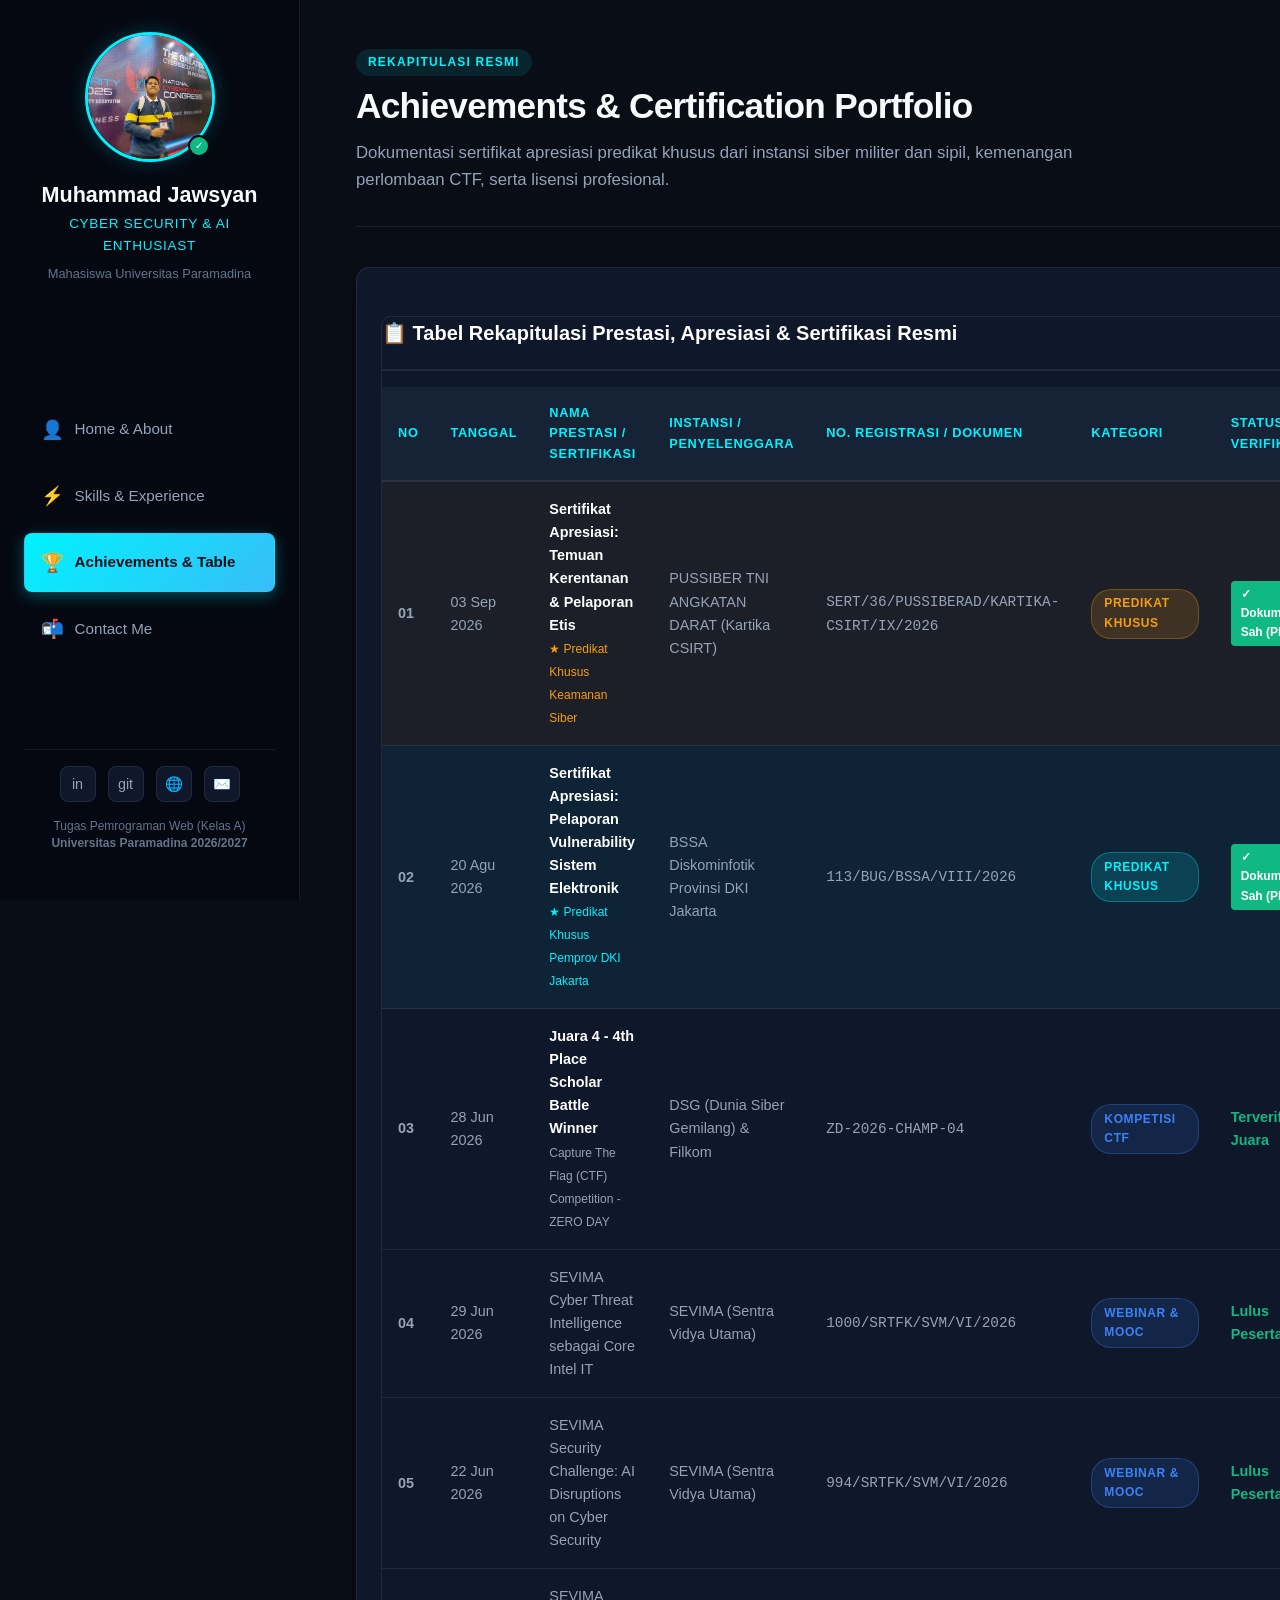
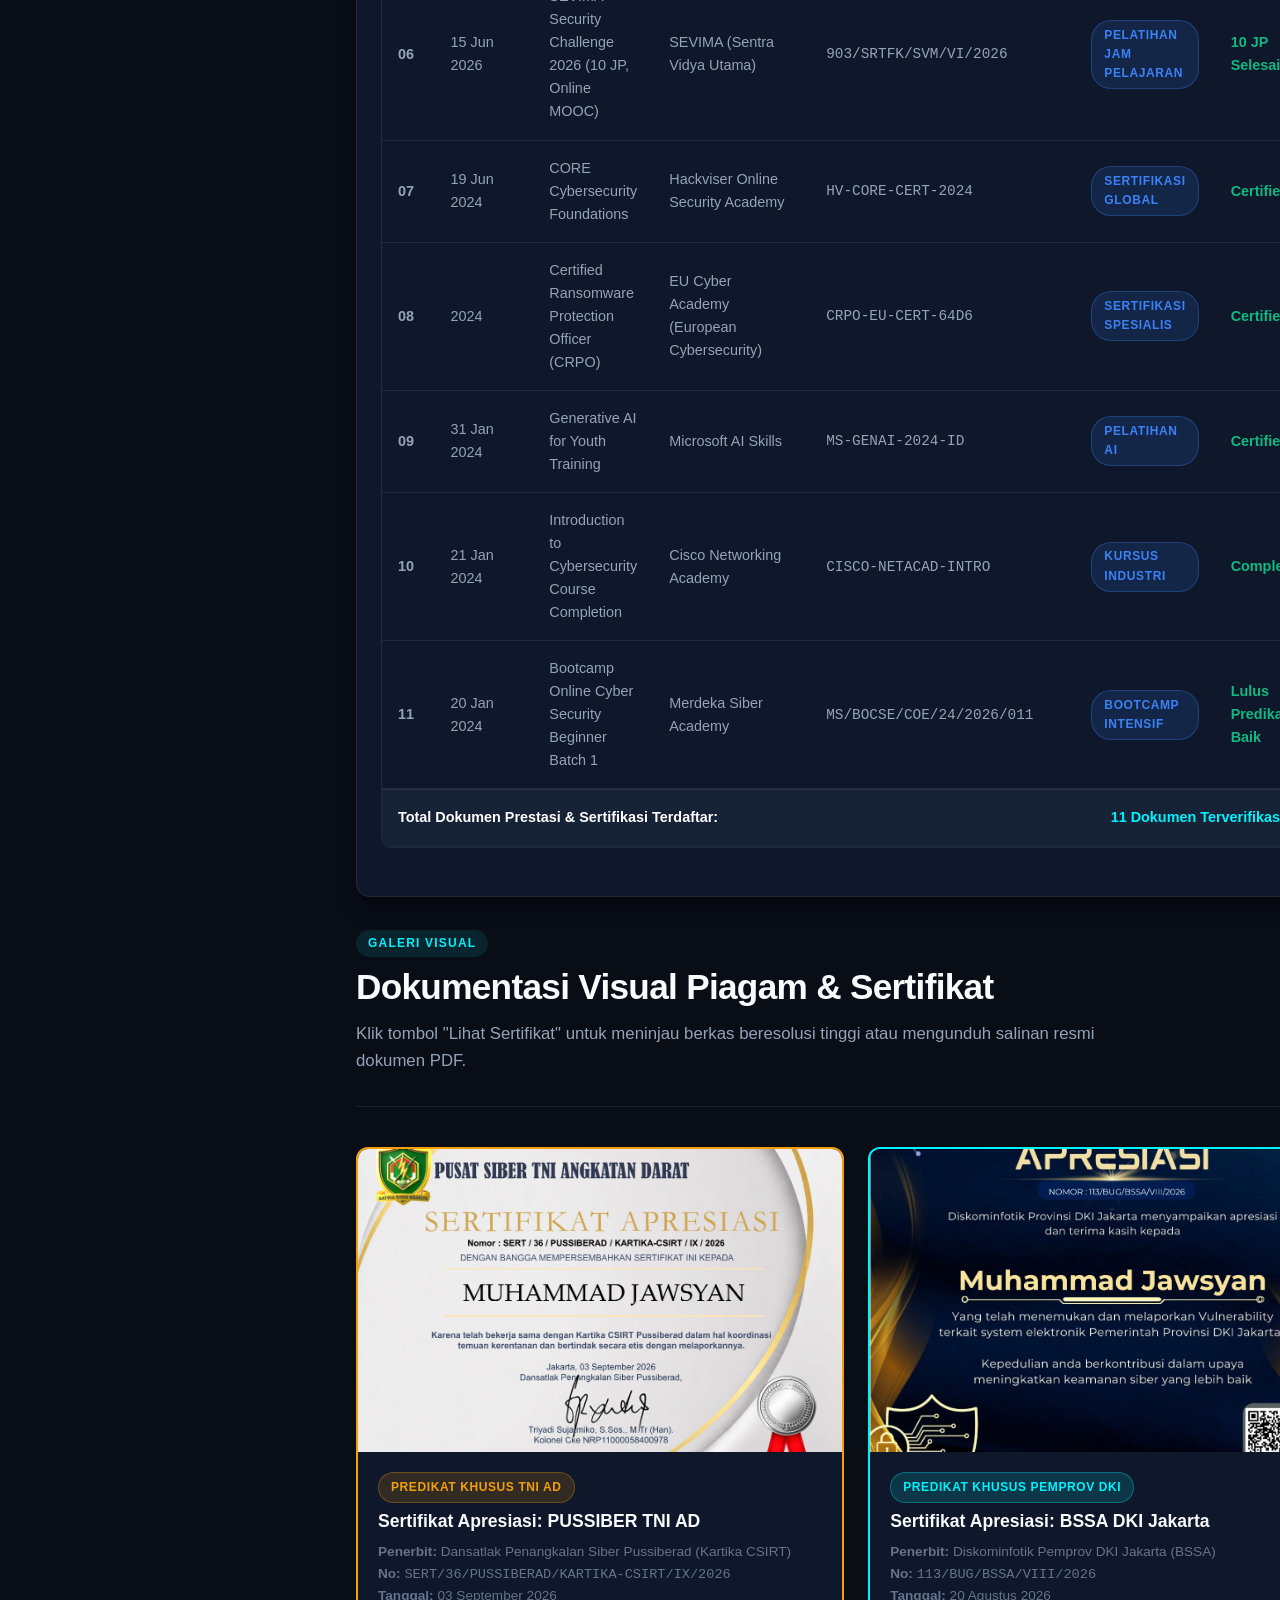
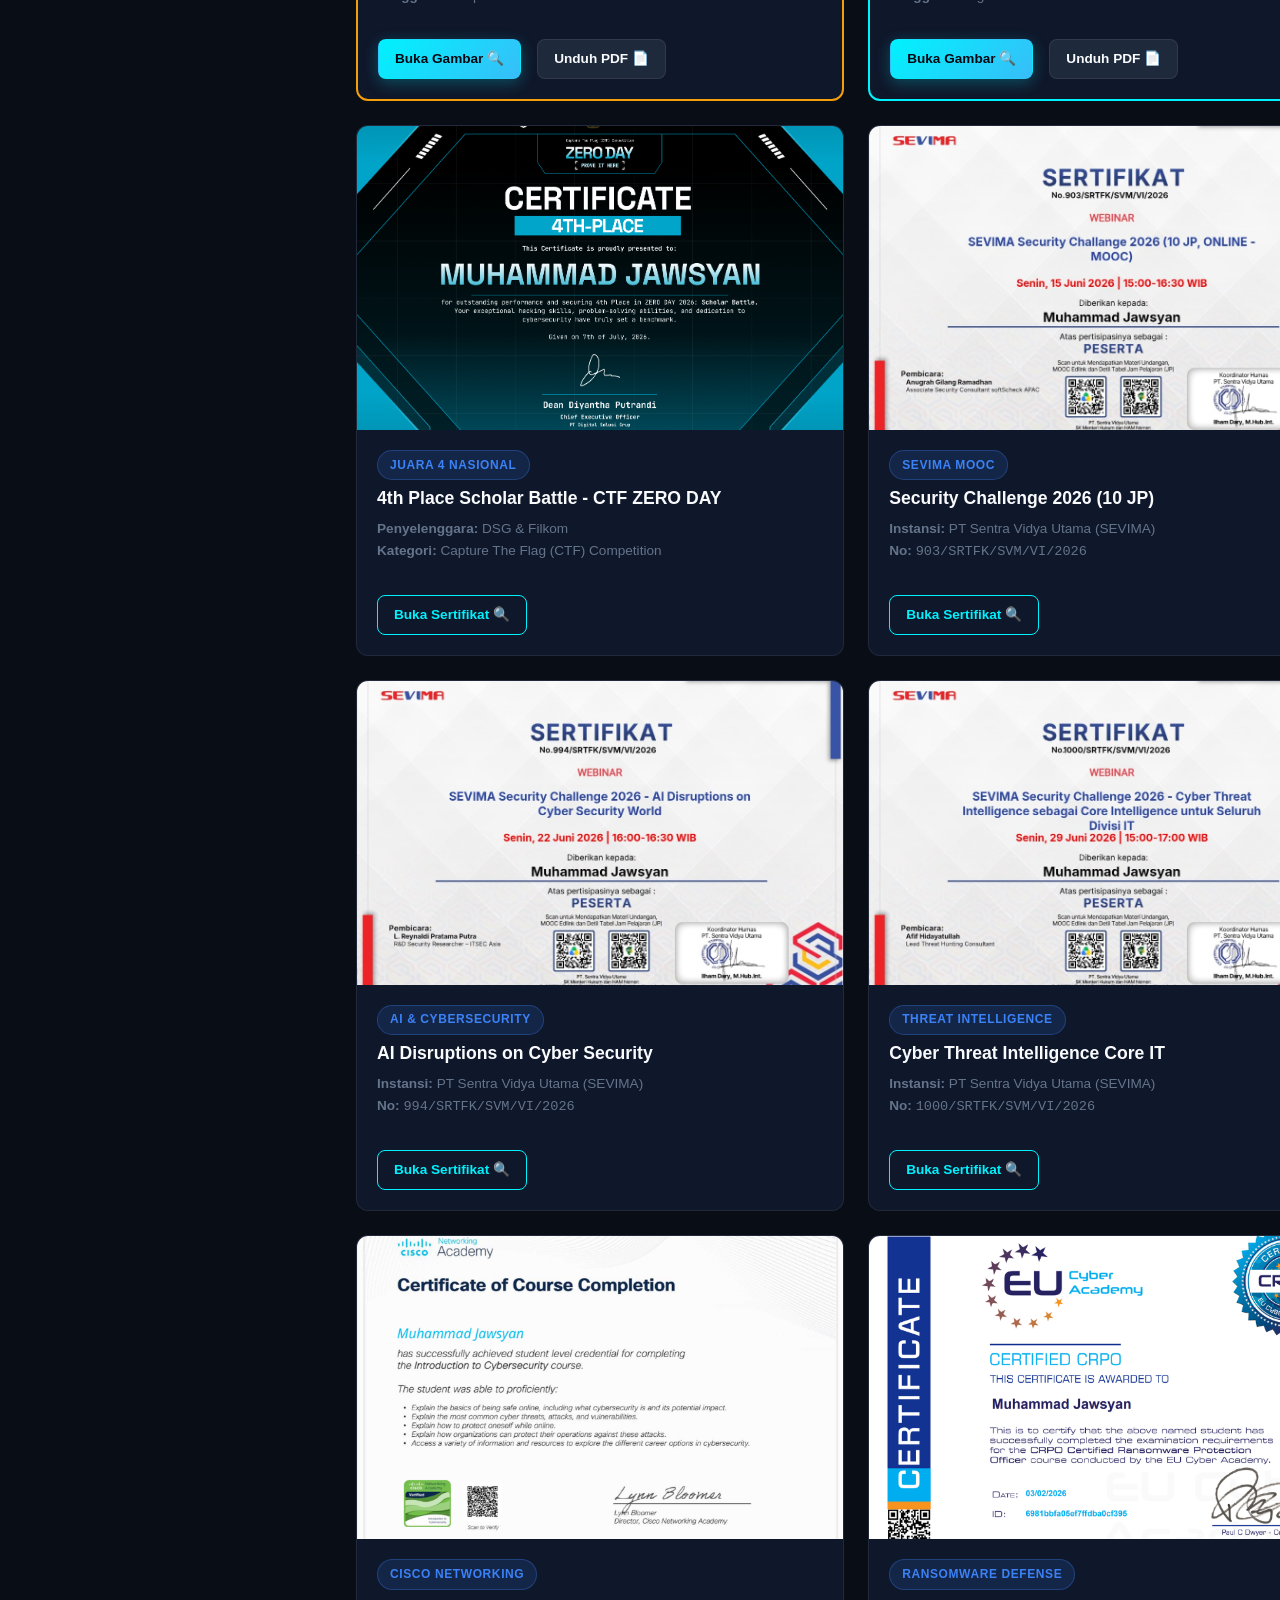
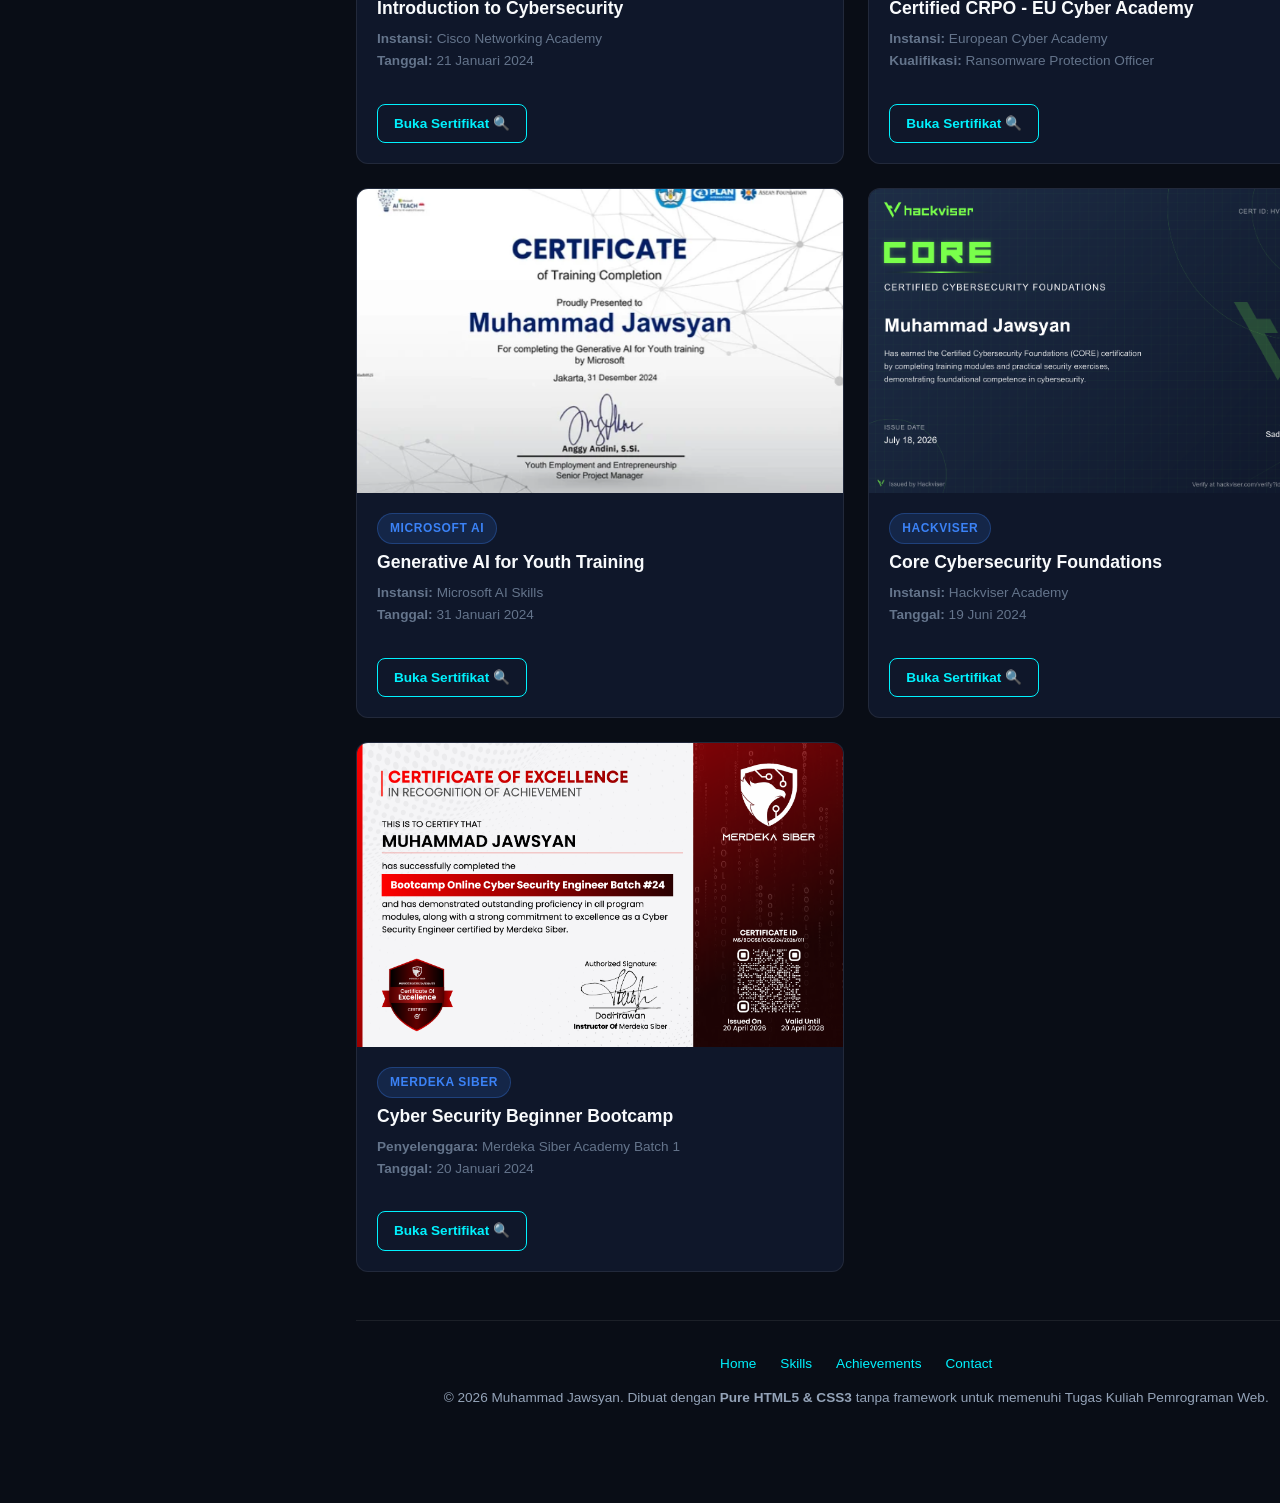
==== achievements.html @ 1f2b9cc7 "Initial commit: Pure HTML5 & CSS3 personal portfolio website for web programming assignment" ====
<!DOCTYPE html>
<html lang="id">
<head>
    <meta charset="UTF-8">
    <meta name="viewport" content="width=device-width, initial-scale=1.0">
    <meta name="description" content="Katalog Sertifikasi, Piagam Apresiasi, dan Penghargaan Resmi Muhammad Jawsyan.">
    <meta name="author" content="Muhammad Jawsyan">
    <title>Muhammad Jawsyan | Achievements & Certificates</title>
    
    <!-- 1. CSS EKSTERNAL -->
    <link rel="stylesheet" href="assets/css/style.css">

    <!-- 2. CSS INTERNAL (Styling khusus halaman Achievements & Tabel Data) -->
    <style>
        /* Styling Khusus Tabel Sertifikasi */
        .achievements-table-container {
            background-color: var(--bg-card);
            border: 1px solid var(--border);
            border-radius: 14px;
            padding: 1.5rem;
            margin: 2rem 0;
            box-shadow: var(--shadow-card);
        }

        .achieve-table {
            width: 100%;
            border-collapse: collapse;
            font-size: 0.9rem;
            color: var(--text-secondary);
        }

        .achieve-table caption {
            font-size: 1.25rem;
            font-weight: 700;
            color: #ffffff;
            text-align: left;
            padding-bottom: 1.25rem;
            border-bottom: 2px solid var(--border);
            margin-bottom: 1rem;
        }

        .achieve-table th {
            background-color: #162235;
            color: var(--primary);
            padding: 1rem;
            text-align: left;
            font-size: 0.8rem;
            text-transform: uppercase;
            letter-spacing: 0.05em;
            border-bottom: 2px solid var(--border);
        }

        .achieve-table td {
            padding: 1rem;
            border-bottom: 1px solid var(--border);
            vertical-align: middle;
        }

        .achieve-table tbody tr:hover {
            background-color: rgba(0, 242, 254, 0.04);
        }

        .achieve-table tfoot td {
            background-color: #162235;
            font-weight: 700;
            color: #ffffff;
            padding: 1rem;
            border-top: 2px solid var(--border);
        }

        /* Filter Tabs (Murni HTML & CSS Link) */
        .filter-nav {
            display: flex;
            gap: 0.5rem;
            flex-wrap: wrap;
            margin-bottom: 1.5rem;
        }

        .filter-pill {
            padding: 0.4rem 0.85rem;
            background-color: var(--bg-card);
            border: 1px solid var(--border);
            border-radius: 20px;
            font-size: 0.8rem;
            color: var(--text-secondary);
            text-decoration: none;
            transition: var(--transition);
        }

        .filter-pill:hover, .filter-pill.active {
            color: var(--primary);
            border-color: var(--primary);
            background-color: rgba(0, 242, 254, 0.1);
        }

        /* Responsive Grid Galeri */
        .cert-gallery-grid {
            display: grid;
            grid-template-columns: repeat(auto-fill, minmax(320px, 1fr));
            gap: 1.5rem;
            margin-top: 1.5rem;
        }
    </style>
</head>
<body>

    <div class="page-wrapper">
        <!-- Sidebar Navigation -->
        <header class="sidebar">
            <div class="profile-card">
                <div class="avatar-wrapper">
                    <img src="assets/img/profile.jpg" alt="Foto Profil Muhammad Jawsyan" class="avatar-img">
                    <span class="avatar-badge" title="Status: Aktif">✓</span>
                </div>
                <h1 class="profile-name">Muhammad Jawsyan</h1>
                <p class="profile-tagline">Cyber Security & AI Enthusiast</p>
                <p class="profile-sub">Mahasiswa Universitas Paramadina</p>
            </div>

            <!-- Menu Navigasi Antar Halaman -->
            <nav>
                <ul class="nav-menu">
                    <li>
                        <a href="index.html" class="nav-link">
                            <span class="nav-icon">👤</span>
                            <span>Home & About</span>
                        </a>
                    </li>
                    <li>
                        <a href="skills.html" class="nav-link">
                            <span class="nav-icon">⚡</span>
                            <span>Skills & Experience</span>
                        </a>
                    </li>
                    <li>
                        <a href="achievements.html" class="nav-link active">
                            <span class="nav-icon">🏆</span>
                            <span>Achievements & Table</span>
                        </a>
                    </li>
                    <li>
                        <a href="contact.html" class="nav-link">
                            <span class="nav-icon">📬</span>
                            <span>Contact Me</span>
                        </a>
                    </li>
                </ul>
            </nav>

            <div class="sidebar-footer">
                <div class="social-links">
                    <a href="https://www.linkedin.com/in/muhammadjawsyan/" target="_blank" rel="noopener noreferrer" class="social-btn" title="LinkedIn">in</a>
                    <a href="https://github.com/j12k14a" target="_blank" rel="noopener noreferrer" class="social-btn" title="GitHub">git</a>
                    <a href="https://scriptkiddieoflinux.blogspot.com" target="_blank" rel="noopener noreferrer" class="social-btn" title="Blog Edukasi">🌐</a>
                    <a href="mailto:muhammad.jawsyan@paramadina.ac.id" class="social-btn" title="Email">✉️</a>
                </div>
                <p class="academic-badge">
                    Tugas Pemrograman Web (Kelas A)<br>
                    <strong>Universitas Paramadina 2026/2027</strong>
                </p>
            </div>
        </header>

        <!-- Main Content Area -->
        <main class="main-content">
            
            <section class="section-header">
                <span class="section-tag">REKAPITULASI RESMI</span>
                <h2 class="section-title">Achievements & Certification Portfolio</h2>
                <p class="section-desc">
                    Dokumentasi sertifikat apresiasi predikat khusus dari instansi siber militer dan sipil, kemenangan perlombaan CTF, serta lisensi profesional.
                </p>
            </section>

            <!-- ========================================================
                 ELEMEN TABEL UTAMA (Wajib: Memenuhi Persyaratan Tugas)
                 ======================================================== -->
            <section class="achievements-table-container">
                <div class="table-responsive">
                    <table class="achieve-table">
                        <caption>📋 Tabel Rekapitulasi Prestasi, Apresiasi & Sertifikasi Resmi</caption>
                        <thead>
                            <tr>
                                <th style="width: 50px;">No</th>
                                <th>Tanggal</th>
                                <th>Nama Prestasi / Sertifikasi</th>
                                <th>Instansi / Penyelenggara</th>
                                <th>No. Registrasi / Dokumen</th>
                                <th>Kategori</th>
                                <th>Status Verifikasi</th>
                            </tr>
                        </thead>
                        <tbody>
                            <!-- 1. PUSSIBER TNI AD -->
                            <tr style="background: rgba(245, 158, 11, 0.06);">
                                <td><strong>01</strong></td>
                                <td>03 Sep 2026</td>
                                <td>
                                    <strong style="color: #fff;">Sertifikat Apresiasi: Temuan Kerentanan & Pelaporan Etis</strong><br>
                                    <small style="color: var(--accent-gold);">★ Predikat Khusus Keamanan Siber</small>
                                </td>
                                <td>PUSSIBER TNI ANGKATAN DARAT (Kartika CSIRT)</td>
                                <td><code>SERT/36/PUSSIBERAD/KARTIKA-CSIRT/IX/2026</code></td>
                                <td><span class="badge badge-gold">Predikat Khusus</span></td>
                                <td>
                                    <!-- 3. CSS INLINE: Badge styling langsung pada elemen -->
                                    <a href="assets/img/cert_pussiber_tni_ad.pdf" target="_blank" style="display: inline-block; background-color: #10b981; color: #fff; padding: 4px 10px; border-radius: 4px; font-size: 0.75rem; font-weight: bold; text-decoration: none;">
                                        ✓ Dokumen Sah (PDF)
                                    </a>
                                </td>
                            </tr>

                            <!-- 2. BSSA DKI Jakarta -->
                            <tr style="background: rgba(0, 242, 254, 0.05);">
                                <td><strong>02</strong></td>
                                <td>20 Agu 2026</td>
                                <td>
                                    <strong style="color: #fff;">Sertifikat Apresiasi: Pelaporan Vulnerability Sistem Elektronik</strong><br>
                                    <small style="color: var(--primary);">★ Predikat Khusus Pemprov DKI Jakarta</small>
                                </td>
                                <td>BSSA Diskominfotik Provinsi DKI Jakarta</td>
                                <td><code>113/BUG/BSSA/VIII/2026</code></td>
                                <td><span class="badge badge-cyan">Predikat Khusus</span></td>
                                <td>
                                    <a href="assets/img/cert_bssa_dki_jakarta.pdf" target="_blank" style="display: inline-block; background-color: #10b981; color: #fff; padding: 4px 10px; border-radius: 4px; font-size: 0.75rem; font-weight: bold; text-decoration: none;">
                                        ✓ Dokumen Sah (PDF)
                                    </a>
                                </td>
                            </tr>

                            <!-- 3. Zero Day CTF -->
                            <tr>
                                <td><strong>03</strong></td>
                                <td>28 Jun 2026</td>
                                <td>
                                    <strong style="color: #fff;">Juara 4 - 4th Place Scholar Battle Winner</strong><br>
                                    <small>Capture The Flag (CTF) Competition - ZERO DAY</small>
                                </td>
                                <td>DSG (Dunia Siber Gemilang) & Filkom</td>
                                <td><code>ZD-2026-CHAMP-04</code></td>
                                <td><span class="badge badge-blue">Kompetisi CTF</span></td>
                                <td><span style="color: var(--accent-green); font-weight: 600;">Terverifikasi Juara</span></td>
                            </tr>

                            <!-- 4. SEVIMA CTI -->
                            <tr>
                                <td><strong>04</strong></td>
                                <td>29 Jun 2026</td>
                                <td>SEVIMA Cyber Threat Intelligence sebagai Core Intel IT</td>
                                <td>SEVIMA (Sentra Vidya Utama)</td>
                                <td><code>1000/SRTFK/SVM/VI/2026</code></td>
                                <td><span class="badge badge-blue">Webinar & MOOC</span></td>
                                <td><span style="color: var(--accent-green); font-weight: 600;">Lulus Peserta</span></td>
                            </tr>

                            <!-- 5. SEVIMA AI Disruptions -->
                            <tr>
                                <td><strong>05</strong></td>
                                <td>22 Jun 2026</td>
                                <td>SEVIMA Security Challenge: AI Disruptions on Cyber Security</td>
                                <td>SEVIMA (Sentra Vidya Utama)</td>
                                <td><code>994/SRTFK/SVM/VI/2026</code></td>
                                <td><span class="badge badge-blue">Webinar & MOOC</span></td>
                                <td><span style="color: var(--accent-green); font-weight: 600;">Lulus Peserta</span></td>
                            </tr>

                            <!-- 6. SEVIMA 10 JP -->
                            <tr>
                                <td><strong>06</strong></td>
                                <td>15 Jun 2026</td>
                                <td>SEVIMA Security Challenge 2026 (10 JP, Online MOOC)</td>
                                <td>SEVIMA (Sentra Vidya Utama)</td>
                                <td><code>903/SRTFK/SVM/VI/2026</code></td>
                                <td><span class="badge badge-blue">Pelatihan Jam Pelajaran</span></td>
                                <td><span style="color: var(--accent-green); font-weight: 600;">10 JP Selesai</span></td>
                            </tr>

                            <!-- 7. Hackviser -->
                            <tr>
                                <td><strong>07</strong></td>
                                <td>19 Jun 2024</td>
                                <td>CORE Cybersecurity Foundations</td>
                                <td>Hackviser Online Security Academy</td>
                                <td><code>HV-CORE-CERT-2024</code></td>
                                <td><span class="badge badge-blue">Sertifikasi Global</span></td>
                                <td><span style="color: var(--accent-green); font-weight: 600;">Certified</span></td>
                            </tr>

                            <!-- 8. CRPO -->
                            <tr>
                                <td><strong>08</strong></td>
                                <td>2024</td>
                                <td>Certified Ransomware Protection Officer (CRPO)</td>
                                <td>EU Cyber Academy (European Cybersecurity)</td>
                                <td><code>CRPO-EU-CERT-64D6</code></td>
                                <td><span class="badge badge-blue">Sertifikasi Spesialis</span></td>
                                <td><span style="color: var(--accent-green); font-weight: 600;">Certified</span></td>
                            </tr>

                            <!-- 9. Microsoft AI -->
                            <tr>
                                <td><strong>09</strong></td>
                                <td>31 Jan 2024</td>
                                <td>Generative AI for Youth Training</td>
                                <td>Microsoft AI Skills</td>
                                <td><code>MS-GENAI-2024-ID</code></td>
                                <td><span class="badge badge-blue">Pelatihan AI</span></td>
                                <td><span style="color: var(--accent-green); font-weight: 600;">Certified</span></td>
                            </tr>

                            <!-- 10. Cisco -->
                            <tr>
                                <td><strong>10</strong></td>
                                <td>21 Jan 2024</td>
                                <td>Introduction to Cybersecurity Course Completion</td>
                                <td>Cisco Networking Academy</td>
                                <td><code>CISCO-NETACAD-INTRO</code></td>
                                <td><span class="badge badge-blue">Kursus Industri</span></td>
                                <td><span style="color: var(--accent-green); font-weight: 600;">Completed</span></td>
                            </tr>

                            <!-- 11. Merdeka Siber -->
                            <tr>
                                <td><strong>11</strong></td>
                                <td>20 Jan 2024</td>
                                <td>Bootcamp Online Cyber Security Beginner Batch 1</td>
                                <td>Merdeka Siber Academy</td>
                                <td><code>MS/BOCSE/COE/24/2026/011</code></td>
                                <td><span class="badge badge-blue">Bootcamp Intensif</span></td>
                                <td><span style="color: var(--accent-green); font-weight: 600;">Lulus Predikat Baik</span></td>
                            </tr>
                        </tbody>
                        <tfoot>
                            <tr>
                                <td colspan="4">Total Dokumen Prestasi & Sertifikasi Terdaftar:</td>
                                <td colspan="3" style="text-align: right; color: var(--primary);">11 Dokumen Terverifikasi Sah</td>
                            </tr>
                        </tfoot>
                    </table>
                </div>
            </section>

            <!-- ========================================================
                 GALERI KARTU SERTIFIKAT VISUAL (Elemen Image & Card)
                 ======================================================== -->
            <section>
                <header class="section-header">
                    <span class="section-tag">GALERI VISUAL</span>
                    <h3 class="section-title">Dokumentasi Visual Piagam & Sertifikat</h3>
                    <p class="section-desc">
                        Klik tombol "Lihat Sertifikat" untuk meninjau berkas beresolusi tinggi atau mengunduh salinan resmi dokumen PDF.
                    </p>
                </header>

                <div class="cert-gallery-grid">
                    
                    <!-- 1. PUSSIBER TNI AD Card -->
                    <article class="cert-card" style="border: 2px solid var(--accent-gold);">
                        <div class="cert-img-wrapper">
                            <img src="assets/img/cert_pussiber_tni_ad.png" alt="Sertifikat Apresiasi PUSSIBER TNI AD" class="cert-img">
                        </div>
                        <div class="cert-body">
                            <div>
                                <span class="badge badge-gold" style="margin-bottom: 0.5rem;">Predikat Khusus TNI AD</span>
                                <h4 class="cert-title">Sertifikat Apresiasi: PUSSIBER TNI AD</h4>
                                <p class="cert-meta">
                                    <strong>Penerbit:</strong> Dansatlak Penangkalan Siber Pussiberad (Kartika CSIRT)<br>
                                    <strong>No:</strong> <code>SERT/36/PUSSIBERAD/KARTIKA-CSIRT/IX/2026</code><br>
                                    <strong>Tanggal:</strong> 03 September 2026
                                </p>
                            </div>
                            <div class="btn-group">
                                <a href="assets/img/cert_pussiber_tni_ad.png" target="_blank" class="btn btn-primary" style="padding: 0.5rem 1rem; font-size: 0.85rem;">
                                    Buka Gambar 🔍
                                </a>
                                <a href="assets/img/cert_pussiber_tni_ad.pdf" target="_blank" class="btn btn-secondary" style="padding: 0.5rem 1rem; font-size: 0.85rem;">
                                    Unduh PDF 📄
                                </a>
                            </div>
                        </div>
                    </article>

                    <!-- 2. BSSA DKI Jakarta Card -->
                    <article class="cert-card" style="border: 2px solid var(--primary);">
                        <div class="cert-img-wrapper">
                            <img src="assets/img/cert_bssa_dki_jakarta.png" alt="Sertifikat Apresiasi BSSA Diskominfotik DKI Jakarta" class="cert-img">
                        </div>
                        <div class="cert-body">
                            <div>
                                <span class="badge badge-cyan" style="margin-bottom: 0.5rem;">Predikat Khusus Pemprov DKI</span>
                                <h4 class="cert-title">Sertifikat Apresiasi: BSSA DKI Jakarta</h4>
                                <p class="cert-meta">
                                    <strong>Penerbit:</strong> Diskominfotik Pemprov DKI Jakarta (BSSA)<br>
                                    <strong>No:</strong> <code>113/BUG/BSSA/VIII/2026</code><br>
                                    <strong>Tanggal:</strong> 20 Agustus 2026
                                </p>
                            </div>
                            <div class="btn-group">
                                <a href="assets/img/cert_bssa_dki_jakarta.png" target="_blank" class="btn btn-primary" style="padding: 0.5rem 1rem; font-size: 0.85rem;">
                                    Buka Gambar 🔍
                                </a>
                                <a href="assets/img/cert_bssa_dki_jakarta.pdf" target="_blank" class="btn btn-secondary" style="padding: 0.5rem 1rem; font-size: 0.85rem;">
                                    Unduh PDF 📄
                                </a>
                            </div>
                        </div>
                    </article>

                    <!-- 3. Zero Day CTF Card -->
                    <article class="cert-card">
                        <div class="cert-img-wrapper">
                            <img src="assets/img/cert_zeroday.png" alt="Sertifikat Juara 4 CTF Zero Day 2026" class="cert-img">
                        </div>
                        <div class="cert-body">
                            <div>
                                <span class="badge badge-blue" style="margin-bottom: 0.5rem;">Juara 4 Nasional</span>
                                <h4 class="cert-title">4th Place Scholar Battle - CTF ZERO DAY</h4>
                                <p class="cert-meta">
                                    <strong>Penyelenggara:</strong> DSG & Filkom<br>
                                    <strong>Kategori:</strong> Capture The Flag (CTF) Competition
                                </p>
                            </div>
                            <div class="btn-group">
                                <a href="assets/img/cert_zeroday.png" target="_blank" class="btn btn-outline" style="padding: 0.5rem 1rem; font-size: 0.85rem;">
                                    Buka Sertifikat 🔍
                                </a>
                            </div>
                        </div>
                    </article>

                    <!-- 4. SEVIMA 10 JP -->
                    <article class="cert-card">
                        <div class="cert-img-wrapper">
                            <img src="assets/img/cert_sevima_10jp.jpg" alt="SEVIMA Security Challenge 10 JP" class="cert-img">
                        </div>
                        <div class="cert-body">
                            <div>
                                <span class="badge badge-blue" style="margin-bottom: 0.5rem;">SEVIMA MOOC</span>
                                <h4 class="cert-title">Security Challenge 2026 (10 JP)</h4>
                                <p class="cert-meta">
                                    <strong>Instansi:</strong> PT Sentra Vidya Utama (SEVIMA)<br>
                                    <strong>No:</strong> <code>903/SRTFK/SVM/VI/2026</code>
                                </p>
                            </div>
                            <div class="btn-group">
                                <a href="assets/img/cert_sevima_10jp.jpg" target="_blank" class="btn btn-outline" style="padding: 0.5rem 1rem; font-size: 0.85rem;">
                                    Buka Sertifikat 🔍
                                </a>
                            </div>
                        </div>
                    </article>

                    <!-- 5. SEVIMA AI Disruptions -->
                    <article class="cert-card">
                        <div class="cert-img-wrapper">
                            <img src="assets/img/cert_sevima_ai.jpg" alt="SEVIMA AI Disruptions" class="cert-img">
                        </div>
                        <div class="cert-body">
                            <div>
                                <span class="badge badge-blue" style="margin-bottom: 0.5rem;">AI & Cybersecurity</span>
                                <h4 class="cert-title">AI Disruptions on Cyber Security</h4>
                                <p class="cert-meta">
                                    <strong>Instansi:</strong> PT Sentra Vidya Utama (SEVIMA)<br>
                                    <strong>No:</strong> <code>994/SRTFK/SVM/VI/2026</code>
                                </p>
                            </div>
                            <div class="btn-group">
                                <a href="assets/img/cert_sevima_ai.jpg" target="_blank" class="btn btn-outline" style="padding: 0.5rem 1rem; font-size: 0.85rem;">
                                    Buka Sertifikat 🔍
                                </a>
                            </div>
                        </div>
                    </article>

                    <!-- 6. SEVIMA CTI -->
                    <article class="cert-card">
                        <div class="cert-img-wrapper">
                            <img src="assets/img/cert_sevima_cti.jpg" alt="SEVIMA Cyber Threat Intelligence" class="cert-img">
                        </div>
                        <div class="cert-body">
                            <div>
                                <span class="badge badge-blue" style="margin-bottom: 0.5rem;">Threat Intelligence</span>
                                <h4 class="cert-title">Cyber Threat Intelligence Core IT</h4>
                                <p class="cert-meta">
                                    <strong>Instansi:</strong> PT Sentra Vidya Utama (SEVIMA)<br>
                                    <strong>No:</strong> <code>1000/SRTFK/SVM/VI/2026</code>
                                </p>
                            </div>
                            <div class="btn-group">
                                <a href="assets/img/cert_sevima_cti.jpg" target="_blank" class="btn btn-outline" style="padding: 0.5rem 1rem; font-size: 0.85rem;">
                                    Buka Sertifikat 🔍
                                </a>
                            </div>
                        </div>
                    </article>

                    <!-- 7. Cisco -->
                    <article class="cert-card">
                        <div class="cert-img-wrapper">
                            <img src="assets/img/cert_cisco.png" alt="Cisco Introduction to Cybersecurity" class="cert-img">
                        </div>
                        <div class="cert-body">
                            <div>
                                <span class="badge badge-blue" style="margin-bottom: 0.5rem;">Cisco Networking</span>
                                <h4 class="cert-title">Introduction to Cybersecurity</h4>
                                <p class="cert-meta">
                                    <strong>Instansi:</strong> Cisco Networking Academy<br>
                                    <strong>Tanggal:</strong> 21 Januari 2024
                                </p>
                            </div>
                            <div class="btn-group">
                                <a href="assets/img/cert_cisco.png" target="_blank" class="btn btn-outline" style="padding: 0.5rem 1rem; font-size: 0.85rem;">
                                    Buka Sertifikat 🔍
                                </a>
                            </div>
                        </div>
                    </article>

                    <!-- 8. EU Cyber Academy CRPO -->
                    <article class="cert-card">
                        <div class="cert-img-wrapper">
                            <img src="assets/img/cert_crpo.png" alt="Certified CRPO EU Cyber Academy" class="cert-img">
                        </div>
                        <div class="cert-body">
                            <div>
                                <span class="badge badge-blue" style="margin-bottom: 0.5rem;">Ransomware Defense</span>
                                <h4 class="cert-title">Certified CRPO - EU Cyber Academy</h4>
                                <p class="cert-meta">
                                    <strong>Instansi:</strong> European Cyber Academy<br>
                                    <strong>Kualifikasi:</strong> Ransomware Protection Officer
                                </p>
                            </div>
                            <div class="btn-group">
                                <a href="assets/img/cert_crpo.png" target="_blank" class="btn btn-outline" style="padding: 0.5rem 1rem; font-size: 0.85rem;">
                                    Buka Sertifikat 🔍
                                </a>
                            </div>
                        </div>
                    </article>

                    <!-- 9. Microsoft AI -->
                    <article class="cert-card">
                        <div class="cert-img-wrapper">
                            <img src="assets/img/cert_microsoft_ai.png" alt="Microsoft Generative AI for Youth" class="cert-img">
                        </div>
                        <div class="cert-body">
                            <div>
                                <span class="badge badge-blue" style="margin-bottom: 0.5rem;">Microsoft AI</span>
                                <h4 class="cert-title">Generative AI for Youth Training</h4>
                                <p class="cert-meta">
                                    <strong>Instansi:</strong> Microsoft AI Skills<br>
                                    <strong>Tanggal:</strong> 31 Januari 2024
                                </p>
                            </div>
                            <div class="btn-group">
                                <a href="assets/img/cert_microsoft_ai.png" target="_blank" class="btn btn-outline" style="padding: 0.5rem 1rem; font-size: 0.85rem;">
                                    Buka Sertifikat 🔍
                                </a>
                            </div>
                        </div>
                    </article>

                    <!-- 10. Hackviser -->
                    <article class="cert-card">
                        <div class="cert-img-wrapper">
                            <img src="assets/img/cert_hackviser.png" alt="Hackviser Core Cybersecurity" class="cert-img">
                        </div>
                        <div class="cert-body">
                            <div>
                                <span class="badge badge-blue" style="margin-bottom: 0.5rem;">Hackviser</span>
                                <h4 class="cert-title">Core Cybersecurity Foundations</h4>
                                <p class="cert-meta">
                                    <strong>Instansi:</strong> Hackviser Academy<br>
                                    <strong>Tanggal:</strong> 19 Juni 2024
                                </p>
                            </div>
                            <div class="btn-group">
                                <a href="assets/img/cert_hackviser.png" target="_blank" class="btn btn-outline" style="padding: 0.5rem 1rem; font-size: 0.85rem;">
                                    Buka Sertifikat 🔍
                                </a>
                            </div>
                        </div>
                    </article>

                    <!-- 11. Merdeka Siber -->
                    <article class="cert-card">
                        <div class="cert-img-wrapper">
                            <img src="assets/img/cert_merdekasiber.png" alt="Merdeka Siber Bootcamp" class="cert-img">
                        </div>
                        <div class="cert-body">
                            <div>
                                <span class="badge badge-blue" style="margin-bottom: 0.5rem;">Merdeka Siber</span>
                                <h4 class="cert-title">Cyber Security Beginner Bootcamp</h4>
                                <p class="cert-meta">
                                    <strong>Penyelenggara:</strong> Merdeka Siber Academy Batch 1<br>
                                    <strong>Tanggal:</strong> 20 Januari 2024
                                </p>
                            </div>
                            <div class="btn-group">
                                <a href="assets/img/cert_merdekasiber.png" target="_blank" class="btn btn-outline" style="padding: 0.5rem 1rem; font-size: 0.85rem;">
                                    Buka Sertifikat 🔍
                                </a>
                            </div>
                        </div>
                    </article>

                </div>
            </section>

            <!-- Footer -->
            <footer class="site-footer">
                <ul class="footer-nav">
                    <li><a href="index.html">Home</a></li>
                    <li><a href="skills.html">Skills</a></li>
                    <li><a href="achievements.html">Achievements</a></li>
                    <li><a href="contact.html">Contact</a></li>
                </ul>
                <p>&copy; 2026 Muhammad Jawsyan. Dibuat dengan <strong>Pure HTML5 & CSS3</strong> tanpa framework untuk memenuhi Tugas Kuliah Pemrograman Web.</p>
            </footer>

        </main>
    </div>

</body>
</html>
---- assets/css/style.css ----
/* ==========================================================================
   PORTFOLIO OF MUHAMMAD JAWSYAN
   Tugas Pemrograman Web - Pure HTML5 & CSS3
   Universitas Paramadina
   ========================================================================== */

/* 1. CSS VARIABLES & RESET */
:root {
    --bg-body: #090d16;
    --bg-sidebar: #050811;
    --bg-card: #0f172a;
    --bg-card-hover: #1e293b;
    --bg-input: #1e293b;
    
    --primary: #00f2fe;
    --primary-dark: #00b4d8;
    --secondary: #3b82f6;
    --accent-gold: #f59e0b;
    --accent-green: #10b981;
    --accent-red: #ef4444;
    
    --text-primary: #f8fafc;
    --text-secondary: #94a3b8;
    --text-muted: #64748b;
    
    --border: rgba(255, 255, 255, 0.08);
    --border-highlight: rgba(0, 242, 254, 0.3);
    
    --font-sans: 'Inter', -apple-system, BlinkMacSystemFont, 'Segoe UI', Roboto, Helvetica, Arial, sans-serif;
    --font-mono: 'Fira Code', 'Courier New', monospace;
    
    --sidebar-width: 300px;
    --transition: all 0.3s cubic-bezier(0.4, 0, 0.2, 1);
    --shadow-card: 0 10px 25px -5px rgba(0, 0, 0, 0.4), 0 8px 10px -6px rgba(0, 0, 0, 0.4);
    --shadow-glow: 0 0 20px rgba(0, 242, 254, 0.2);
}

*, *::before, *::after {
    box-sizing: border-box;
    margin: 0;
    padding: 0;
}

html {
    scroll-behavior: smooth;
    font-size: 16px;
}

body {
    background-color: var(--bg-body);
    color: var(--text-primary);
    font-family: var(--font-sans);
    line-height: 1.6;
    min-height: 100vh;
    display: flex;
    flex-direction: column;
}

/* 2. BASE TYPOGRAPHY */
h1, h2, h3, h4, h5, h6 {
    color: var(--text-primary);
    font-weight: 700;
    line-height: 1.25;
    margin-bottom: 0.75rem;
}

h1 { font-size: 2.25rem; }
h2 { font-size: 1.75rem; }
h3 { font-size: 1.35rem; }
h4 { font-size: 1.15rem; }

p {
    color: var(--text-secondary);
    margin-bottom: 1rem;
}

a {
    color: var(--primary);
    text-decoration: none;
    transition: var(--transition);
}

a:hover {
    color: var(--accent-gold);
}

/* 3. LAYOUT & SIDEBAR (iPortfolio Inspired) */
.page-wrapper {
    display: flex;
    min-height: 100vh;
    width: 100%;
}

/* Sidebar Styling */
.sidebar {
    width: var(--sidebar-width);
    background-color: var(--bg-sidebar);
    border-right: 1px solid var(--border);
    position: fixed;
    top: 0;
    left: 0;
    bottom: 0;
    padding: 2rem 1.5rem;
    display: flex;
    flex-direction: column;
    justify-content: space-between;
    z-index: 100;
    overflow-y: auto;
}

.profile-card {
    text-align: center;
}

.avatar-wrapper {
    width: 130px;
    height: 130px;
    margin: 0 auto 1.25rem;
    position: relative;
}

.avatar-img {
    width: 100%;
    height: 100%;
    object-fit: cover;
    border-radius: 50%;
    border: 3px solid var(--primary);
    box-shadow: var(--shadow-glow);
    display: block;
}

.avatar-badge {
    position: absolute;
    bottom: 5px;
    right: 5px;
    background: var(--accent-green);
    color: #fff;
    width: 22px;
    height: 22px;
    border-radius: 50%;
    border: 2px solid var(--bg-sidebar);
    display: flex;
    align-items: center;
    justify-content: center;
    font-size: 10px;
}

.profile-name {
    font-size: 1.35rem;
    color: var(--text-primary);
    margin-bottom: 0.25rem;
}

.profile-tagline {
    font-size: 0.85rem;
    color: var(--primary);
    font-weight: 500;
    margin-bottom: 0.5rem;
    text-transform: uppercase;
    letter-spacing: 0.05em;
}

.profile-sub {
    font-size: 0.8rem;
    color: var(--text-muted);
    margin-bottom: 1.5rem;
}

/* Navigation Menu */
.nav-menu {
    list-style: none;
    margin: 1.5rem 0;
    display: flex;
    flex-direction: column;
    gap: 0.5rem;
}

.nav-link {
    display: flex;
    align-items: center;
    gap: 0.85rem;
    padding: 0.85rem 1rem;
    color: var(--text-secondary);
    border-radius: 8px;
    font-size: 0.95rem;
    font-weight: 500;
    border: 1px solid transparent;
    transition: var(--transition);
}

.nav-link:hover {
    color: var(--text-primary);
    background-color: var(--bg-card);
    border-color: var(--border);
    transform: translateX(4px);
}

.nav-link.active {
    color: var(--bg-body);
    background: linear-gradient(135deg, var(--primary) 0%, #38bdf8 100%);
    font-weight: 600;
    box-shadow: 0 4px 15px rgba(0, 242, 254, 0.3);
}

.nav-icon {
    font-size: 1.15rem;
    width: 20px;
    text-align: center;
}

/* Sidebar Social & Info */
.sidebar-footer {
    padding-top: 1rem;
    border-top: 1px solid var(--border);
}

.social-links {
    display: flex;
    justify-content: center;
    gap: 0.75rem;
    margin-bottom: 1rem;
}

.social-btn {
    width: 36px;
    height: 36px;
    border-radius: 8px;
    background-color: var(--bg-card);
    border: 1px solid var(--border);
    display: flex;
    align-items: center;
    justify-content: center;
    color: var(--text-secondary);
    font-size: 0.9rem;
    transition: var(--transition);
}

.social-btn:hover {
    color: var(--primary);
    border-color: var(--primary);
    transform: translateY(-2px);
}

.academic-badge {
    text-align: center;
    font-size: 0.75rem;
    color: var(--text-muted);
    line-height: 1.4;
}

/* Main Content Area */
.main-content {
    margin-left: var(--sidebar-width);
    flex: 1;
    padding: 3rem 3.5rem;
    max-width: 1200px;
}

/* Section Header */
.section-header {
    margin-bottom: 2.5rem;
    position: relative;
    padding-bottom: 1rem;
    border-bottom: 1px solid var(--border);
}

.section-tag {
    display: inline-block;
    font-size: 0.75rem;
    text-transform: uppercase;
    letter-spacing: 0.1em;
    padding: 0.25rem 0.75rem;
    border-radius: 20px;
    background: rgba(0, 242, 254, 0.1);
    color: var(--primary);
    margin-bottom: 0.5rem;
    font-weight: 600;
}

.section-title {
    font-size: 2.2rem;
    color: var(--text-primary);
    letter-spacing: -0.02em;
}

.section-desc {
    font-size: 1.05rem;
    color: var(--text-secondary);
    margin-top: 0.5rem;
    max-width: 800px;
}

/* 4. CARDS & GLASS PANELS */
.card {
    background-color: var(--bg-card);
    border: 1px solid var(--border);
    border-radius: 12px;
    padding: 1.75rem;
    margin-bottom: 1.75rem;
    box-shadow: var(--shadow-card);
    transition: var(--transition);
}

.card:hover {
    border-color: var(--border-highlight);
    box-shadow: 0 15px 30px rgba(0, 0, 0, 0.5);
}

.card-title {
    font-size: 1.25rem;
    color: var(--text-primary);
    margin-bottom: 1rem;
    display: flex;
    align-items: center;
    gap: 0.5rem;
}

.card-accent {
    border-left: 4px solid var(--primary);
}

.card-gold {
    border-left: 4px solid var(--accent-gold);
    background: linear-gradient(135deg, rgba(245, 158, 11, 0.05) 0%, var(--bg-card) 100%);
}

.card-blue {
    border-left: 4px solid var(--secondary);
    background: linear-gradient(135deg, rgba(59, 130, 246, 0.05) 0%, var(--bg-card) 100%);
}

/* Grid Layouts */
.grid-2 {
    display: grid;
    grid-template-columns: repeat(2, 1fr);
    gap: 1.5rem;
}

.grid-3 {
    display: grid;
    grid-template-columns: repeat(3, 1fr);
    gap: 1.5rem;
}

/* 5. TABLES (Required Element) */
.table-responsive {
    width: 100%;
    overflow-x: auto;
    margin: 1.5rem 0;
    border-radius: 10px;
    border: 1px solid var(--border);
}

.custom-table {
    width: 100%;
    border-collapse: collapse;
    text-align: left;
    font-size: 0.95rem;
}

.custom-table caption {
    padding: 1rem;
    font-size: 1.1rem;
    font-weight: 700;
    color: var(--text-primary);
    background-color: rgba(15, 23, 42, 0.9);
    caption-side: top;
    text-align: left;
    border-bottom: 1px solid var(--border);
}

.custom-table th {
    background-color: #162032;
    color: var(--primary);
    font-weight: 600;
    padding: 1rem 1.25rem;
    text-transform: uppercase;
    font-size: 0.8rem;
    letter-spacing: 0.05em;
    border-bottom: 2px solid var(--border);
}

.custom-table td {
    padding: 1rem 1.25rem;
    border-bottom: 1px solid var(--border);
    color: var(--text-secondary);
}

.custom-table tbody tr:nth-child(even) {
    background-color: rgba(255, 255, 255, 0.02);
}

.custom-table tbody tr:hover {
    background-color: rgba(0, 242, 254, 0.04);
}

.custom-table tfoot td {
    background-color: #162032;
    font-weight: 600;
    color: var(--text-primary);
}

/* 6. LISTS & DEFINITIONS (Required Element) */
.list-styled {
    list-style: none;
    margin-left: 0;
}

.list-styled li {
    position: relative;
    padding-left: 1.75rem;
    margin-bottom: 0.75rem;
    color: var(--text-secondary);
}

.list-styled li::before {
    content: "▹";
    position: absolute;
    left: 0;
    color: var(--primary);
    font-weight: bold;
    font-size: 1.1rem;
}

.list-ordered {
    padding-left: 1.5rem;
    margin-bottom: 1rem;
}

.list-ordered li {
    color: var(--text-secondary);
    margin-bottom: 0.75rem;
    padding-left: 0.5rem;
}

.def-list {
    display: grid;
    grid-template-columns: auto 1fr;
    gap: 0.75rem 1.5rem;
    margin: 1rem 0;
}

.def-term {
    font-weight: 600;
    color: var(--text-primary);
}

.def-desc {
    color: var(--text-secondary);
}

/* 7. FORMS & INPUTS (Required Element) */
.form-group {
    margin-bottom: 1.5rem;
}

.form-label {
    display: block;
    margin-bottom: 0.5rem;
    font-size: 0.9rem;
    font-weight: 600;
    color: var(--text-primary);
}

.form-label span.required {
    color: var(--accent-red);
}

.form-input,
.form-select,
.form-textarea {
    width: 100%;
    padding: 0.85rem 1.15rem;
    background-color: var(--bg-input);
    border: 1px solid var(--border);
    border-radius: 8px;
    color: var(--text-primary);
    font-family: inherit;
    font-size: 0.95rem;
    transition: var(--transition);
}

.form-input:focus,
.form-select:focus,
.form-textarea:focus {
    outline: none;
    border-color: var(--primary);
    box-shadow: 0 0 0 3px rgba(0, 242, 254, 0.15);
    background-color: #243248;
}

.form-textarea {
    resize: vertical;
    min-height: 130px;
}

/* Radio & Checkbox Styles */
.options-group {
    display: flex;
    flex-wrap: wrap;
    gap: 1rem;
    margin-top: 0.5rem;
}

.option-item {
    display: flex;
    align-items: center;
    gap: 0.5rem;
    background-color: var(--bg-input);
    border: 1px solid var(--border);
    padding: 0.6rem 1rem;
    border-radius: 8px;
    cursor: pointer;
    transition: var(--transition);
    color: var(--text-secondary);
    font-size: 0.9rem;
}

.option-item:hover {
    border-color: var(--primary);
    color: var(--text-primary);
}

.option-item input[type="radio"],
.option-item input[type="checkbox"] {
    accent-color: var(--primary);
    width: 16px;
    height: 16px;
    cursor: pointer;
}

/* 8. BUTTONS (Required Element) */
.btn {
    display: inline-flex;
    align-items: center;
    justify-content: center;
    gap: 0.5rem;
    padding: 0.85rem 1.75rem;
    border-radius: 8px;
    font-size: 0.95rem;
    font-weight: 600;
    cursor: pointer;
    border: 1px solid transparent;
    transition: var(--transition);
    font-family: inherit;
    text-decoration: none;
}

.btn-primary {
    background: linear-gradient(135deg, var(--primary) 0%, #38bdf8 100%);
    color: var(--bg-sidebar);
    box-shadow: 0 4px 15px rgba(0, 242, 254, 0.25);
}

.btn-primary:hover {
    transform: translateY(-2px);
    box-shadow: 0 8px 20px rgba(0, 242, 254, 0.4);
    color: #000;
}

.btn-secondary {
    background-color: #1e293b;
    color: var(--text-primary);
    border-color: var(--border);
}

.btn-secondary:hover {
    background-color: #334155;
    border-color: rgba(255, 255, 255, 0.2);
}

.btn-outline {
    background-color: transparent;
    color: var(--primary);
    border-color: var(--primary);
}

.btn-outline:hover {
    background-color: rgba(0, 242, 254, 0.1);
}

.btn-group {
    display: flex;
    gap: 1rem;
    flex-wrap: wrap;
    margin-top: 1rem;
}

/* 9. BADGES & TAGS */
.badge {
    display: inline-flex;
    align-items: center;
    gap: 0.35rem;
    padding: 0.3rem 0.75rem;
    border-radius: 20px;
    font-size: 0.75rem;
    font-weight: 600;
    text-transform: uppercase;
    letter-spacing: 0.05em;
}

.badge-gold {
    background: rgba(245, 158, 11, 0.15);
    color: var(--accent-gold);
    border: 1px solid rgba(245, 158, 11, 0.3);
}

.badge-green {
    background: rgba(16, 185, 129, 0.15);
    color: var(--accent-green);
    border: 1px solid rgba(16, 185, 129, 0.3);
}

.badge-blue {
    background: rgba(59, 130, 246, 0.15);
    color: var(--secondary);
    border: 1px solid rgba(59, 130, 246, 0.3);
}

.badge-cyan {
    background: rgba(0, 242, 254, 0.15);
    color: var(--primary);
    border: 1px solid rgba(0, 242, 254, 0.3);
}

/* 10. CERTIFICATE & GALLERY CARDS */
.cert-card {
    background-color: var(--bg-card);
    border: 1px solid var(--border);
    border-radius: 12px;
    overflow: hidden;
    transition: var(--transition);
    display: flex;
    flex-direction: column;
}

.cert-card:hover {
    transform: translateY(-5px);
    border-color: var(--primary);
    box-shadow: 0 15px 30px rgba(0, 0, 0, 0.6);
}

.cert-img-wrapper {
    width: 100%;
    aspect-ratio: 16/10;
    overflow: hidden;
    position: relative;
    background-color: #0b1120;
}

.cert-img {
    width: 100%;
    height: 100%;
    object-fit: cover;
    transition: transform 0.5s ease;
}

.cert-card:hover .cert-img {
    transform: scale(1.05);
}

.cert-body {
    padding: 1.25rem;
    flex: 1;
    display: flex;
    flex-direction: column;
    justify-content: space-between;
}

.cert-title {
    font-size: 1.1rem;
    color: var(--text-primary);
    margin-bottom: 0.5rem;
}

.cert-meta {
    font-size: 0.85rem;
    color: var(--text-muted);
    margin-bottom: 1rem;
}

/* 11. TIMELINE */
.timeline {
    position: relative;
    padding-left: 2rem;
    margin: 1.5rem 0;
    border-left: 2px solid var(--border);
}

.timeline-item {
    position: relative;
    margin-bottom: 2rem;
}

.timeline-dot {
    position: absolute;
    left: -2.6rem;
    top: 0.25rem;
    width: 16px;
    height: 16px;
    border-radius: 50%;
    background: var(--primary);
    border: 3px solid var(--bg-body);
    box-shadow: 0 0 10px var(--primary);
}

.timeline-date {
    font-size: 0.8rem;
    font-weight: 600;
    color: var(--primary);
    text-transform: uppercase;
    letter-spacing: 0.05em;
    margin-bottom: 0.25rem;
}

/* 12. PROGRESS BARS (Skills) */
.skill-bar-wrapper {
    margin-bottom: 1.25rem;
}

.skill-info {
    display: flex;
    justify-content: space-between;
    font-size: 0.9rem;
    margin-bottom: 0.35rem;
    color: var(--text-primary);
    font-weight: 500;
}

.skill-track {
    width: 100%;
    height: 8px;
    background-color: #1e293b;
    border-radius: 4px;
    overflow: hidden;
}

.skill-fill {
    height: 100%;
    background: linear-gradient(90deg, var(--primary) 0%, #38bdf8 100%);
    border-radius: 4px;
    transition: width 1s ease-in-out;
}

/* 13. FOOTER */
.site-footer {
    margin-top: 3rem;
    padding: 2rem 0;
    border-top: 1px solid var(--border);
    text-align: center;
    color: var(--text-muted);
    font-size: 0.85rem;
}

.footer-nav {
    display: flex;
    justify-content: center;
    gap: 1.5rem;
    margin-bottom: 0.75rem;
    list-style: none;
}

/* 14. RESPONSIVE DESIGN */
@media (max-width: 992px) {
    .page-wrapper {
        flex-direction: column;
    }
    
    .sidebar {
        position: relative;
        width: 100%;
        height: auto;
        border-right: none;
        border-bottom: 1px solid var(--border);
        padding: 1.5rem 1rem;
    }
    
    .nav-menu {
        flex-direction: row;
        flex-wrap: wrap;
        justify-content: center;
        gap: 0.5rem;
    }
    
    .nav-link {
        font-size: 0.85rem;
        padding: 0.6rem 0.85rem;
    }
    
    .main-content {
        margin-left: 0;
        padding: 2rem 1.25rem;
    }
    
    .grid-2, .grid-3 {
        grid-template-columns: 1fr;
    }
}
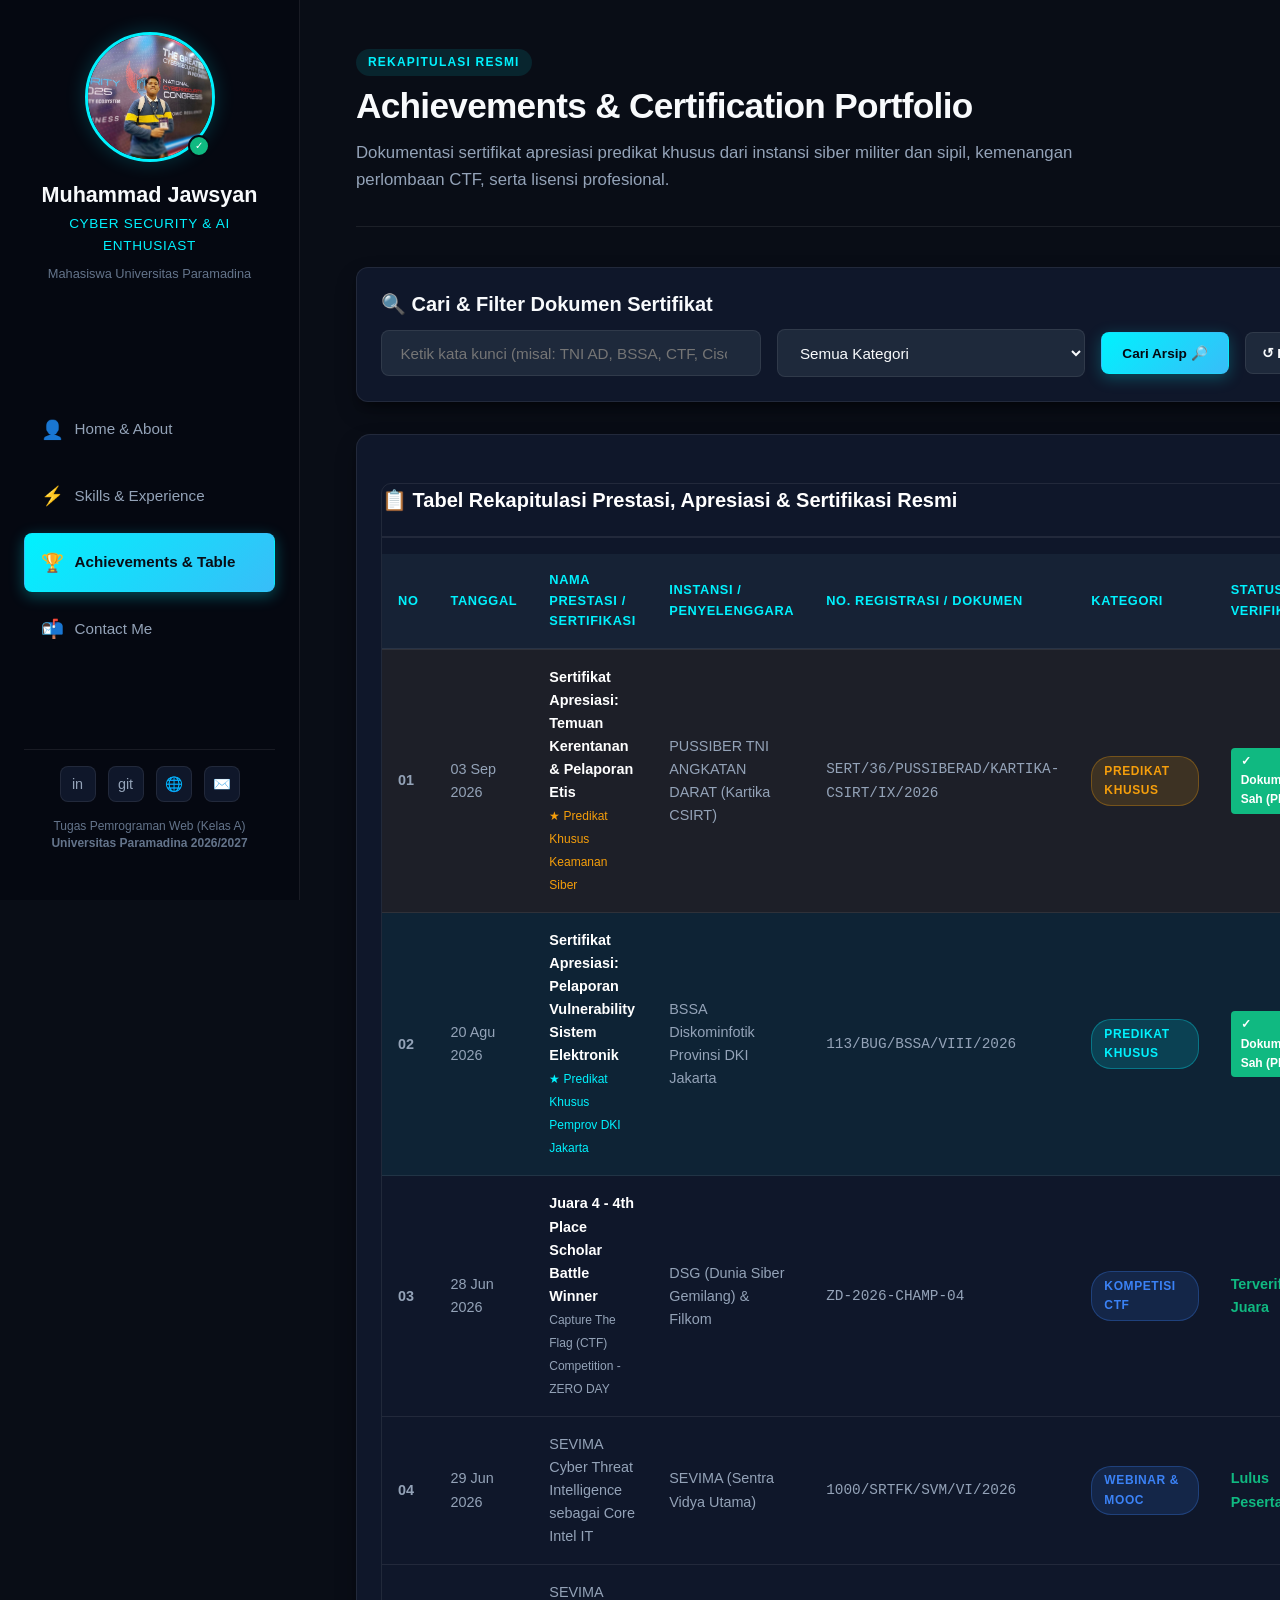
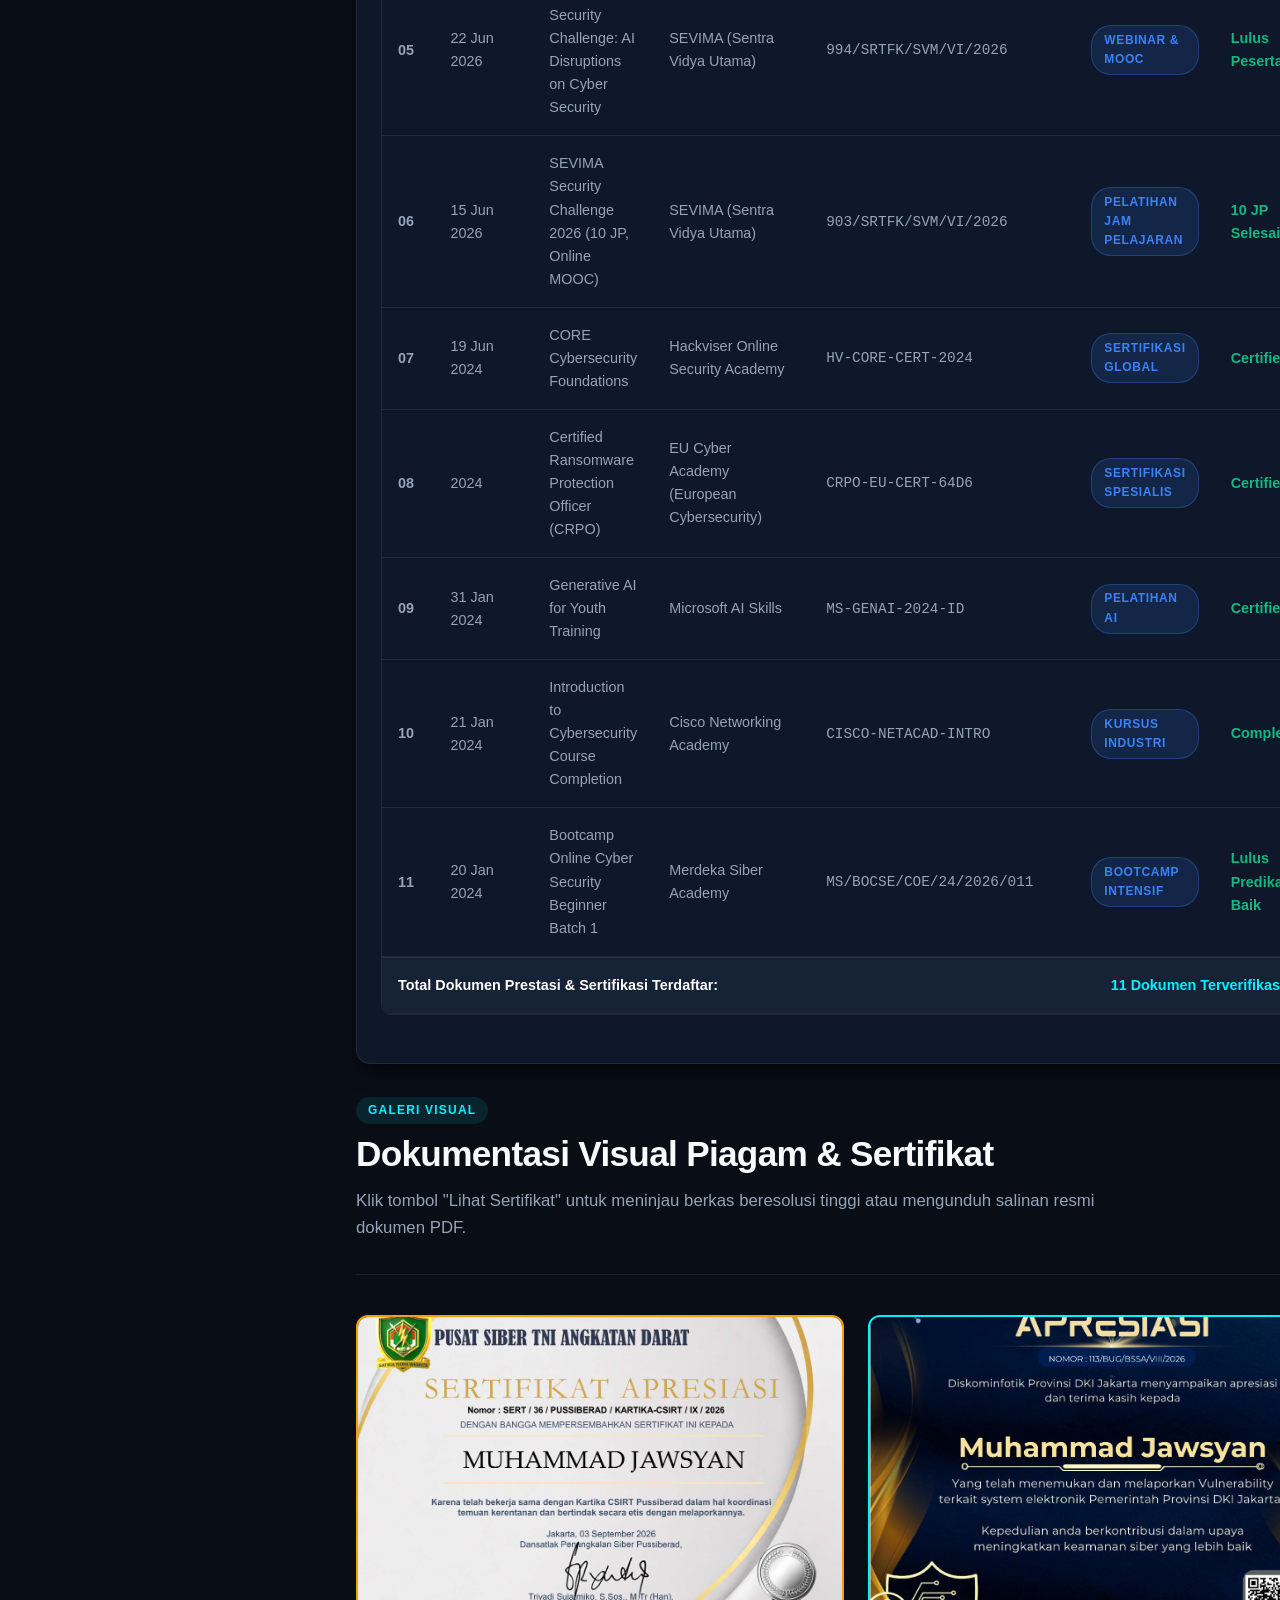
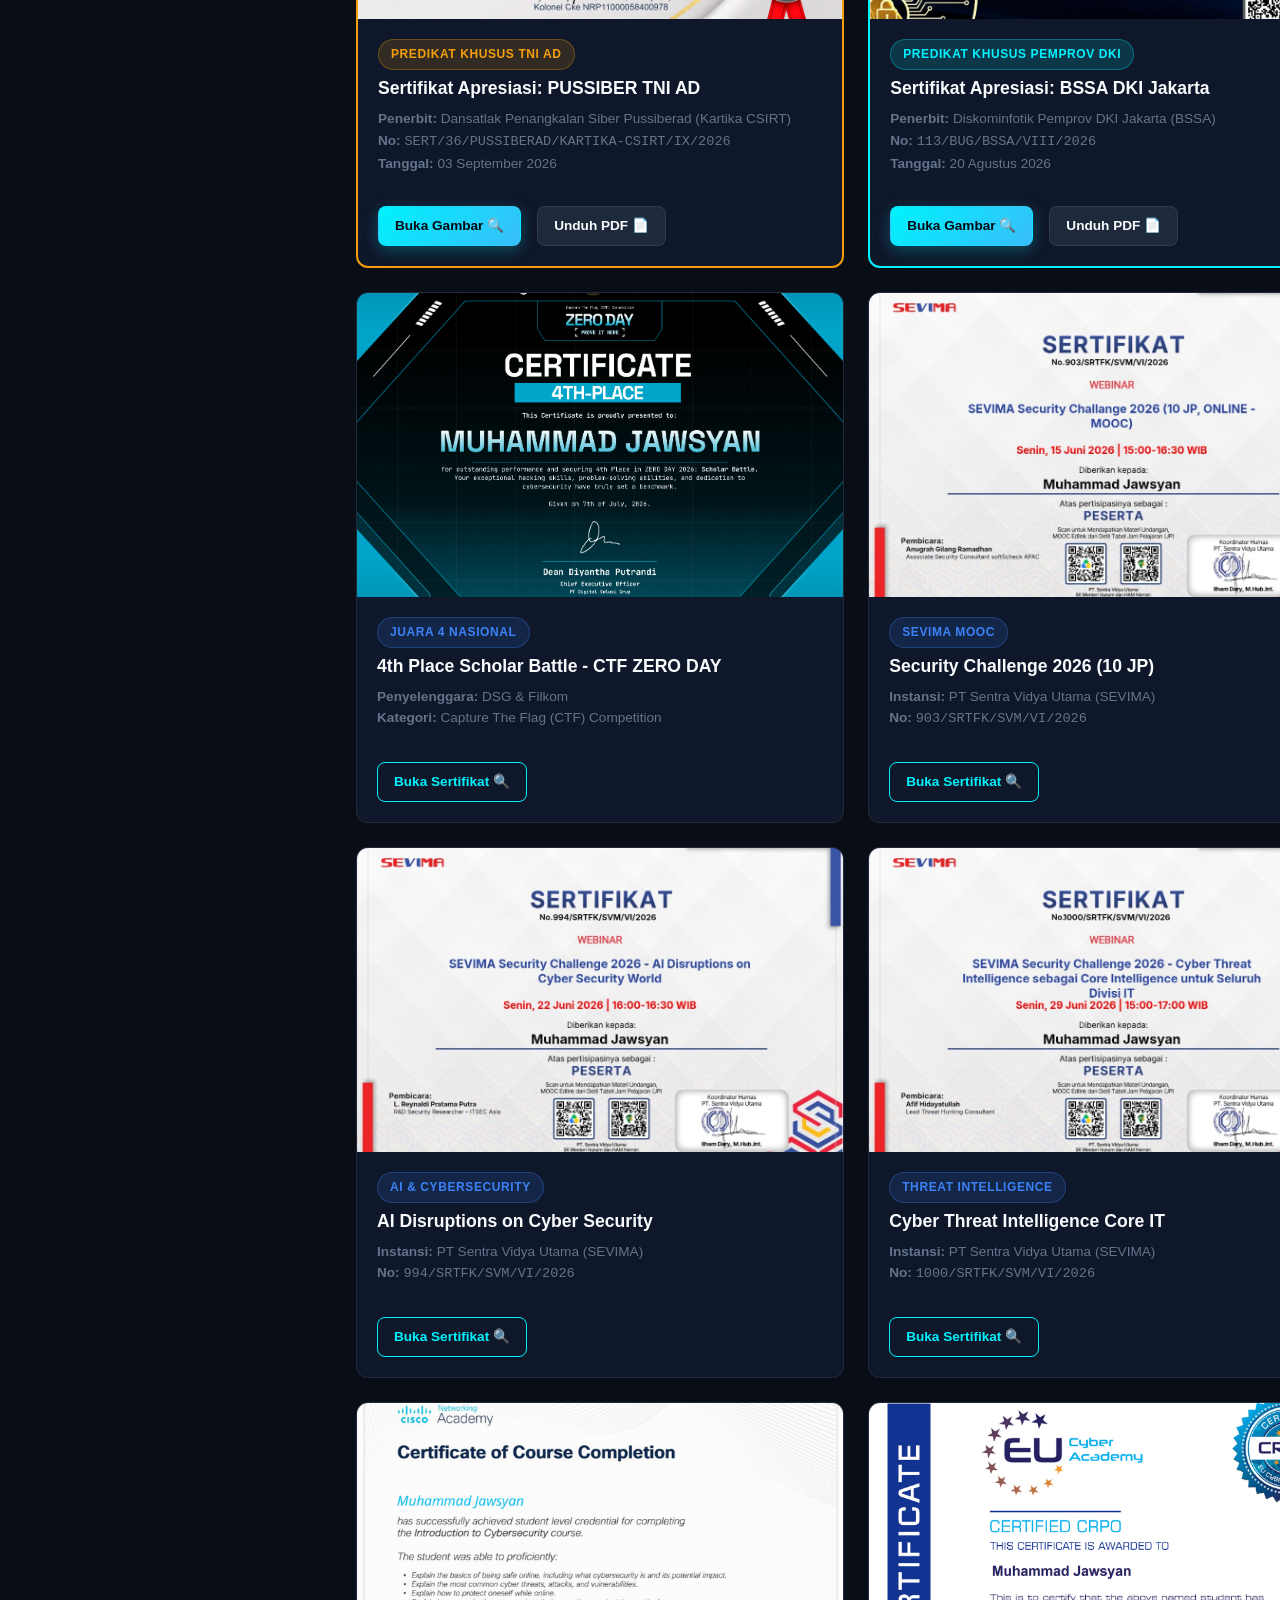
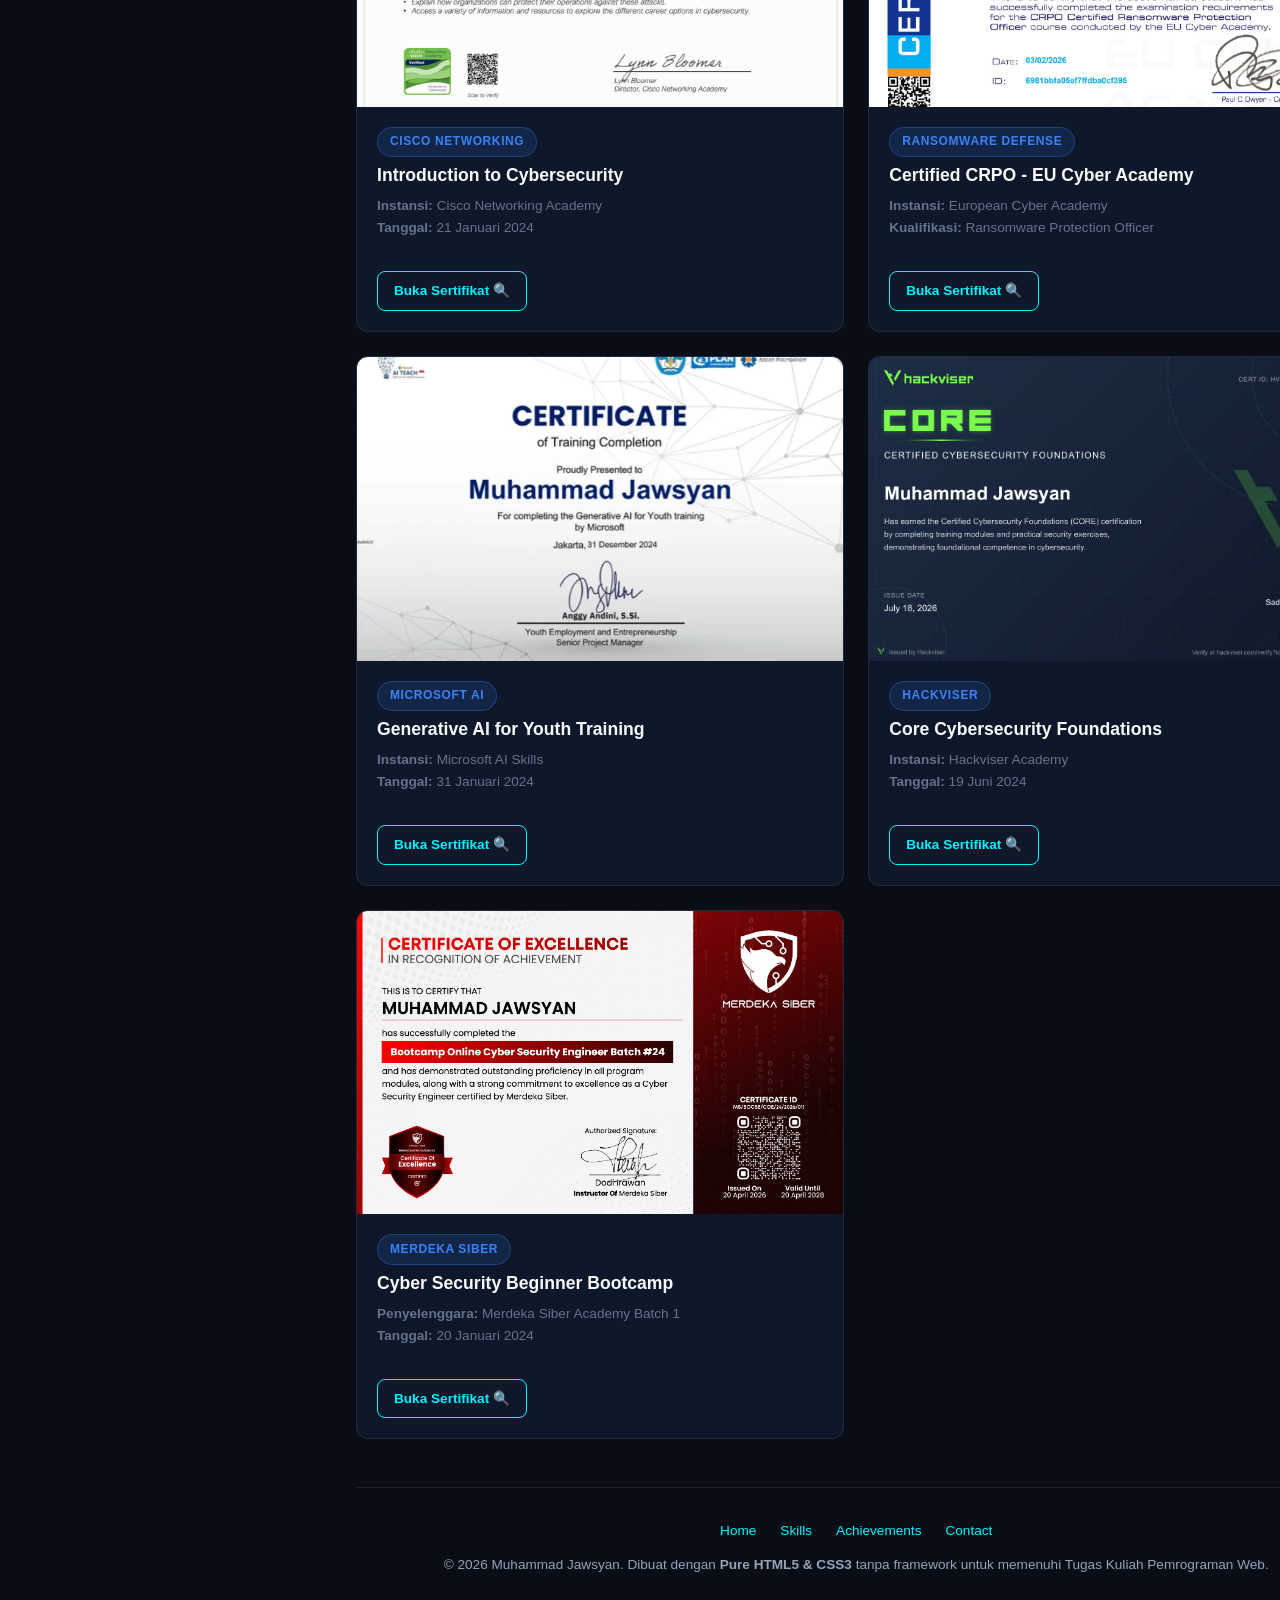
==== commit 1cea8219: "Remove interactive message form from contact page, add search filter form in achievements page" ====
--- a/achievements.html
+++ b/achievements.html
@@ -173,6 +173,36 @@
             </section>
 
             <!-- ========================================================
+                 ELEMEN FORM, INPUT, BUTTON (Pencarian & Filter Arsip)
+                 Memenuhi kriteria penugasan: form, input, button
+                 ======================================================== -->
+            <section class="card" style="padding: 1.5rem; margin-bottom: 2rem;">
+                <h3 class="card-title" style="margin-bottom: 0.75rem;">🔍 Cari & Filter Dokumen Sertifikat</h3>
+                <form action="#" method="GET" style="display: flex; gap: 1rem; flex-wrap: wrap; align-items: center;">
+                    <div style="flex: 1; min-width: 250px;">
+                        <input type="search" name="keyword" class="form-input" placeholder="Ketik kata kunci (misal: TNI AD, BSSA, CTF, Cisco)...">
+                    </div>
+                    <div style="min-width: 180px;">
+                        <select name="kategori" class="form-select">
+                            <option value="">Semua Kategori</option>
+                            <option value="khusus">Predikat Khusus (TNI AD & BSSA)</option>
+                            <option value="ctf">Kompetisi CTF (Zero Day)</option>
+                            <option value="sevima">SEVIMA Challenge (10 JP, AI, CTI)</option>
+                            <option value="global">Sertifikasi Global (Cisco, MS, CRPO)</option>
+                        </select>
+                    </div>
+                    <div class="btn-group" style="margin-top: 0;">
+                        <button type="submit" class="btn btn-primary" style="padding: 0.75rem 1.25rem; font-size: 0.85rem;">
+                            Cari Arsip 🔎
+                        </button>
+                        <button type="reset" class="btn btn-secondary" style="padding: 0.75rem 1rem; font-size: 0.85rem;">
+                            ↺ Reset
+                        </button>
+                    </div>
+                </form>
+            </section>
+
+            <!-- ========================================================
                  ELEMEN TABEL UTAMA (Wajib: Memenuhi Persyaratan Tugas)
                  ======================================================== -->
             <section class="achievements-table-container">
